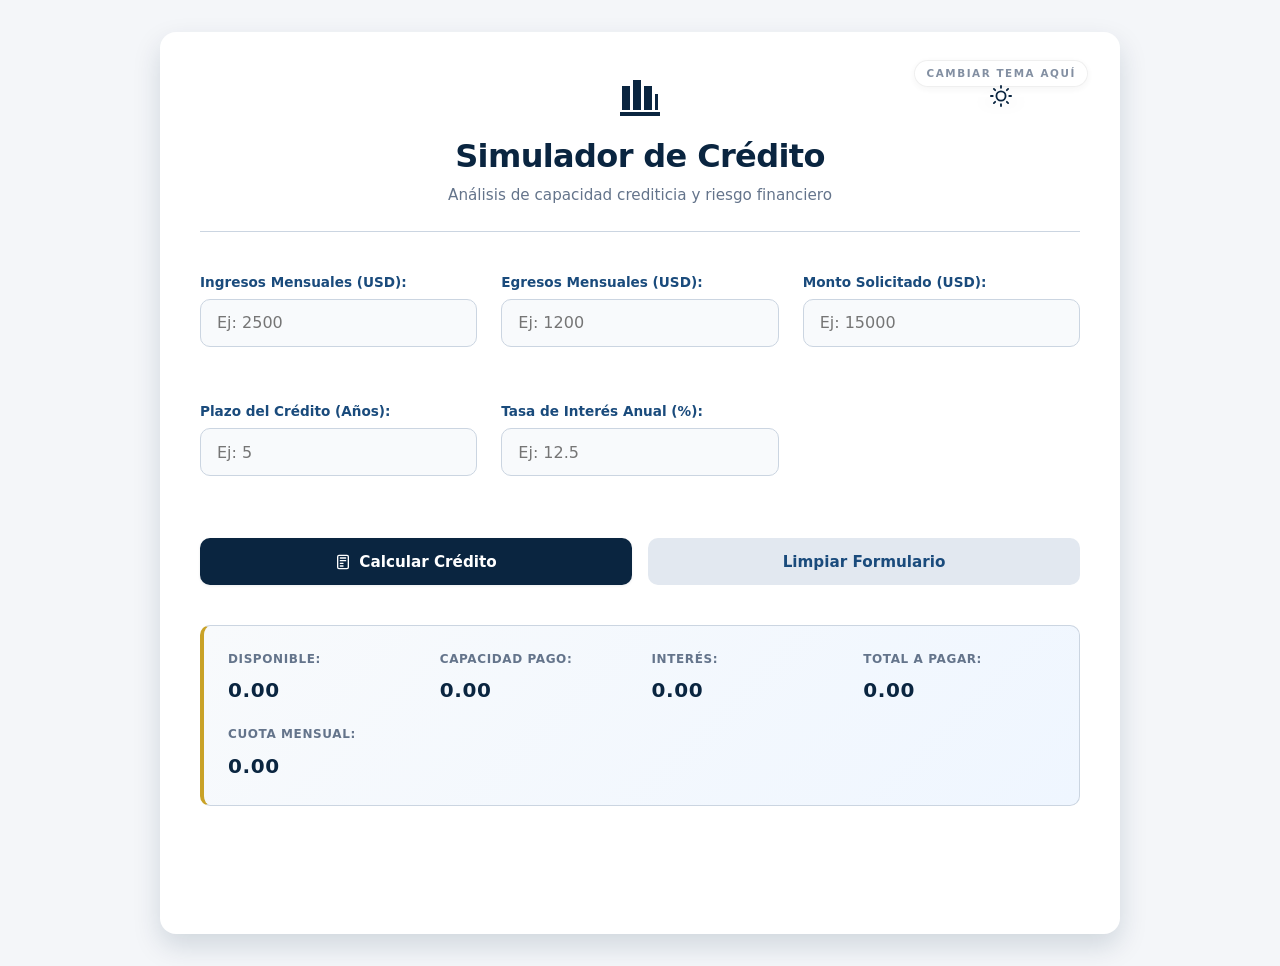
==== index.html @ 9ea34d4c "chore: rename html file to index.html" ====
<!DOCTYPE html>
<html lang="es">
<head>
    <meta charset="UTF-8">
    <meta name="viewport" content="width=device-width, initial-scale=1.0">
    <meta name="description" content="Simulador de Crédito Corporativo - Análisis de capacidad crediticia y riesgo financiero">
    <title>Simulador de Crédito | Banca Corporativa</title>
    <link rel="stylesheet" href="simulador.css">
</head>
<body>

    <main class="container">

        <!-- THEME TOGGLE BUTTON -->
        <!-- THEME TOGGLE CONTAINER -->
        <div class="theme-toggle-wrapper">
            <span class="theme-toggle-label" aria-hidden="true">CAMBIAR TEMA AQUÍ</span>
            <button id="btn-theme-toggle" class="theme-toggle-btn" type="button" aria-label="Cambiar tema" title="Alternar modo claro/oscuro">
                <svg class="icon-sun" viewBox="0 0 24 24" fill="none" stroke="currentColor" stroke-width="2" stroke-linecap="round" stroke-linejoin="round">
                    <circle cx="12" cy="12" r="5"></circle>
                    <line x1="12" y1="1" x2="12" y2="3"></line><line x1="12" y1="21" x2="12" y2="23"></line>
                    <line x1="4.22" y1="4.22" x2="5.64" y2="5.64"></line><line x1="18.36" y1="18.36" x2="19.78" y2="19.78"></line>
                    <line x1="1" y1="12" x2="3" y2="12"></line><line x1="21" y1="12" x2="23" y2="12"></line>
                    <line x1="4.22" y1="19.78" x2="5.64" y2="18.36"></line><line x1="18.36" y1="5.64" x2="19.78" y2="4.22"></line>
                </svg>
                <svg class="icon-moon" viewBox="0 0 24 24" fill="none" stroke="currentColor" stroke-width="2" stroke-linecap="round" stroke-linejoin="round">
                    <path d="M21 12.79A9 9 0 1 1 11.21 3 7 7 0 0 0 21 12.79z"></path>
                </svg>
            </button>
        </div>

        <!-- HEADER CON IDENTIDAD CORPORATIVA -->
        <header>
            <div class="brand-header">
                <!-- Logo SVG Inline (Optimizado y accesible) -->
                <svg class="bank-logo" viewBox="0 0 48 48" fill="none" xmlns="http://www.w3.org/2000/svg" aria-label="Logo NovaBank Corp" role="img">
                    <path d="M4 40H44V44H4V40Z" fill="currentColor"/>
                    <path d="M6 38H14V14H6V38Z" fill="currentColor"/>
                    <path d="M17 38H25V8H17V38Z" fill="currentColor"/>
                    <path d="M28 38H36V14H28V38Z" fill="currentColor"/>
                    <path d="M39 38H42V22H39V38Z" fill="currentColor"/>
                </svg>
                <div>
                    <h1>Simulador de Crédito</h1>
                    <p>Análisis de capacidad crediticia y riesgo financiero</p>
                </div>
            </div>
        </header>

        <!-- FORMULARIO DE SIMULACIÓN -->
        <form id="formSimulador" onsubmit="return false;" aria-label="Formulario de simulación crediticia">
            <div class="formulario-grid">
                <!-- Ingresos -->
                <div class="campo">
                    <label for="txtIngresos">Ingresos Mensuales (USD):</label>
                    <input type="number" id="txtIngresos" placeholder="Ej: 2500" min="460" max="50000" step="0.01" autocomplete="off">
                    <span class="hint-text">Rango: $460 - $50,000</span>
                    <span id="errIngresos" class="msg-error" aria-live="polite"></span>
                </div>

                <!-- Egresos -->
                <div class="campo">
                    <label for="txtEgresos">Egresos Mensuales (USD):</label>
                    <input type="number" id="txtEgresos" placeholder="Ej: 1200" min="0" step="0.01" autocomplete="off">
                    <span class="hint-text">No debe superar sus ingresos</span>
                    <span id="errEgresos" class="msg-error" aria-live="polite"></span>
                </div>

                <!-- Monto Solicitado -->
                <div class="campo">
                    <label for="txtMonto">Monto Solicitado (USD):</label>
                    <input type="number" id="txtMonto" placeholder="Ej: 15000" min="500" max="100000" step="0.01" autocomplete="off">
                    <span class="hint-text">Rango: $500 - $100,000</span>
                    <span id="errMonto" class="msg-error" aria-live="polite"></span>
                </div>

                <!-- Plazo -->
                <div class="campo">
                    <label for="txtPlazo">Plazo del Crédito (Años):</label>
                    <input type="number" id="txtPlazo" placeholder="Ej: 5" min="1" max="40" step="1" autocomplete="off">
                    <span class="hint-text">Rango: 1 - 40 años</span>
                    <span id="errPlazo" class="msg-error" aria-live="polite"></span>
                </div>

                <!-- Tasa de Interés -->
                <div class="campo">
                    <label for="txtTasaInteres">Tasa de Interés Anual (%):</label>
                    <input type="number" id="txtTasaInteres" placeholder="Ej: 12.5" min="1" max="100" step="0.01" autocomplete="off">
                    <span class="hint-text">Rango: 1% - 100%</span>
                    <span id="errTasa" class="msg-error" aria-live="polite"></span>
                </div>
            </div>

            <!-- BOTONES DE ACCIÓN -->
            <div class="acciones">
                <button type="button" class="btn-calcular" onclick="calcular()">
                    <svg width="16" height="16" viewBox="0 0 24 24" fill="none" stroke="currentColor" stroke-width="2" stroke-linecap="round" stroke-linejoin="round"><rect x="4" y="2" width="16" height="20" rx="2"/><line x1="8" y1="6" x2="16" y2="6"/><line x1="8" y1="10" x2="16" y2="10"/><line x1="8" y1="14" x2="12" y2="14"/><line x1="8" y1="18" x2="12" y2="18"/></svg>
                    Calcular Crédito
                </button>
                <button type="button" class="btn-limpiar" onclick="limpiar()">Limpiar Formulario</button>
            </div>
        </form>

        <!-- SECCIÓN DE RESULTADOS -->
        <section class="resultados-section" aria-label="Resultados de la simulación">
            <div class="resultado-item">Disponible: <span id="IblDisponibleValor">0.00</span></div>
            <div class="resultado-item">Capacidad Pago: <span id="IblCapacidadValor">0.00</span></div>
            <div class="resultado-item">Interés: <span id="IblinteresValor">0.00</span></div>
            <div class="resultado-item">Total a Pagar: <span id="IblTotalValor">0.00</span></div>
            <div class="resultado-item">Cuota Mensual: <span id="IblCuotaValor">0.00</span></div>
        </section>

        <!-- ESTADO DE APROBACIÓN -->
        <div id="IblEstadoCredito" aria-live="assertive"></div>
    </main>

    <!-- SCRIPTS DE LÓGICA -->
    <script src="funciones.js"></script>
    <script src="simulador.js"></script>
</body>
</html>
---- simulador.css ----
/* =========================================
   NOVABANK CORP - DESIGN SYSTEM
   Paleta Institucional & Variables Base
   ========================================= */
:root {
  /* Colores Corporativos */
  --nb-primary: #0A2540;
  --nb-primary-hover: #06182A;
  --nb-secondary: #1A4B7C;
  --nb-accent: #C9A227; /* Dorado institucional para acentos */
  
  /* Superficies & Fondos */
  --nb-bg: #F4F6F9;
  --nb-surface: #FFFFFF;
  --nb-surface-hover: #F8FAFC;
  --nb-border: #CBD5E1;
  
  /* Tipografía */
  --nb-text: #1E293B;
  --nb-text-muted: #64748B;
  --font-sans: system-ui, -apple-system, "Segoe UI", Roboto, "Helvetica Neue", Arial, sans-serif;

  /* Estados */
  --nb-success: #059669;
  --nb-success-bg: #ECFDF5;
  --nb-error: #DC2626;
  --nb-error-bg: #FEF2F2;

  /* Espaciado & UI */
  --radius-sm: 6px;
  --radius-md: 10px;
  --radius-lg: 16px;
  --shadow-sm: 0 1px 3px rgba(10, 37, 64, 0.08);
  --shadow-md: 0 4px 12px rgba(10, 37, 64, 0.1);
  --shadow-lg: 0 12px 28px rgba(10, 37, 64, 0.15);
  --transition: all 0.2s cubic-bezier(0.4, 0, 0.2, 1);
}

/* =========================================
   RESET & BASE
   ========================================= */
* { box-sizing: border-box; margin: 0; padding: 0; }

body {
  font-family: var(--font-sans);
  background-color: var(--nb-bg);
  color: var(--nb-text);
  line-height: 1.5;
  padding: 2rem 1rem;
  min-height: 100vh;
  display: flex;
  justify-content: center;
  align-items: flex-start;
}

/* =========================================
   LAYOUT & HEADER
   ========================================= */
.container {
  width: 100%;
  max-width: 960px;
  background: var(--nb-surface);
  border-radius: var(--radius-lg);
  box-shadow: var(--shadow-lg);
  padding: 2.5rem;
  position: relative;
}

header {
  text-align: center;
  margin-bottom: 2.5rem;
  padding-bottom: 1.5rem;
  border-bottom: 1px solid var(--nb-border);
}

.brand-header {
  display: flex;
  flex-direction: column;
  align-items: center;
  gap: 0.75rem;
}

.bank-logo {
  width: 48px;
  height: 48px;
  color: var(--nb-primary);
}

header h1 {
  font-size: clamp(1.5rem, 4vw, 2rem);
  font-weight: 700;
  color: var(--nb-primary);
  letter-spacing: -0.02em;
}

header p {
  font-size: 0.95rem;
  color: var(--nb-text-muted);
  margin-top: 0.25rem;
}

/* =========================================
   FORMULARIO & GRID
   ========================================= */
.formulario-grid {
  display: grid;
  grid-template-columns: repeat(auto-fit, minmax(260px, 1fr));
  gap: 1.5rem;
  margin-bottom: 2rem;
}

.campo {
  display: flex;
  flex-direction: column;
  gap: 0.4rem;
}

label {
  font-size: 0.85rem;
  font-weight: 600;
  color: var(--nb-secondary);
}

input[type="number"] {
  width: 100%;
  padding: 0.85rem 1rem;
  font-size: 1rem;
  font-family: var(--font-sans);
  color: var(--nb-text);
  background-color: var(--nb-surface-hover);
  border: 1.5px solid var(--nb-border);
  border-radius: var(--radius-md);
  transition: var(--transition);
  appearance: none;
  -moz-appearance: textfield;
}

/* Ocultar spinners nativos para estética bancaria limpia */
input[type="number"]::-webkit-outer-spin-button,
input[type="number"]::-webkit-inner-spin-button { -webkit-appearance: none; margin: 0; }

input[type="number"]:focus {
  outline: none;
  border-color: var(--nb-secondary);
  background-color: var(--nb-surface);
  box-shadow: 0 0 0 3px rgba(26, 75, 124, 0.15);
}

input.input-error {
  border-color: var(--nb-error);
  background-color: var(--nb-error-bg);
}

input.input-error:focus { box-shadow: 0 0 0 3px rgba(220, 38, 38, 0.15); }

/* Hints & Errores */
.hint-text {
  font-size: 0.75rem;
  color: var(--nb-text-muted);
  opacity: 0;
  transform: translateY(-4px);
  transition: var(--transition);
  height: 0;
  overflow: hidden;
}

input:focus + .hint-text,
.campo:hover .hint-text {
  opacity: 1;
  transform: translateY(0);
  height: auto;
}

.msg-error {
  font-size: 0.75rem;
  color: var(--nb-error);
  font-weight: 500;
  min-height: 1.1rem;
  display: block;
}

/* =========================================
   BOTONES
   ========================================= */
.acciones {
  display: flex;
  gap: 1rem;
  margin-top: 2rem;
}

button {
  flex: 1;
  padding: 0.9rem 1.5rem;
  border: none;
  border-radius: var(--radius-md);
  font-size: 0.95rem;
  font-weight: 600;
  font-family: var(--font-sans);
  cursor: pointer;
  transition: var(--transition);
  display: flex;
  align-items: center;
  justify-content: center;
  gap: 0.5rem;
}

button:active { transform: scale(0.98); }

.btn-calcular {
  background-color: var(--nb-primary);
  color: #FFFFFF;
  box-shadow: var(--shadow-sm);
}
.btn-calcular:hover { background-color: var(--nb-primary-hover); box-shadow: var(--shadow-md); }

.btn-limpiar {
  background-color: #E2E8F0;
  color: var(--nb-secondary);
}
.btn-limpiar:hover { background-color: #CBD5E1; color: var(--nb-primary); }

/* =========================================
   RESULTADOS & ESTADO
   ========================================= */
.resultados-section {
  margin-top: 2.5rem;
  padding: 1.5rem;
  background: linear-gradient(135deg, #F8FAFC 0%, #EFF6FF 100%);
  border: 1px solid var(--nb-border);
  border-left: 4px solid var(--nb-accent);
  border-radius: var(--radius-md);
  display: grid;
  grid-template-columns: repeat(auto-fit, minmax(150px, 1fr));
  gap: 1.25rem;
}

.resultado-item {
  display: flex;
  flex-direction: column;
  gap: 0.25rem;
  font-size: 0.75rem;
  color: var(--nb-text-muted);
  text-transform: uppercase;
  letter-spacing: 0.05em;
  font-weight: 600;
}

.resultado-item span {
  font-size: 1.25rem;
  color: var(--nb-primary);
  font-weight: 700;
  font-variant-numeric: tabular-nums;
  margin-top: 0.2rem;
}

#IblEstadoCredito {
  margin-top: 2rem;
  text-align: center;
  font-size: 1.1rem;
  font-weight: 700;
  padding: 1.25rem;
  border-radius: var(--radius-md);
  min-height: 3.5rem;
  display: flex;
  flex-direction: column;
  align-items: center;
  justify-content: center;
  gap: 0.5rem;
  transition: var(--transition);
}

.mensaje-aprobado { background-color: var(--nb-success-bg); color: var(--nb-success); border: 1.5px solid var(--nb-success); }
.mensaje-rechazado { background-color: var(--nb-error-bg); color: var(--nb-error); border: 1.5px solid var(--nb-error); }

/* =========================================
   RESPONSIVE BREAKPOINTS
   ========================================= */
@media (min-width: 768px) {
  .formulario-grid { grid-template-columns: repeat(2, 1fr); }
  .acciones { flex-direction: row; }
}

@media (min-width: 1024px) {
  .formulario-grid { grid-template-columns: repeat(3, 1fr); }
}

@media (max-width: 768px) {
  .container { padding: 1.5rem; }
  .acciones { flex-direction: column; }
  button { width: 100%; }
}

@media (max-width: 480px) {
  body { padding: 1rem 0.5rem; }
  .container { padding: 1.25rem; border-radius: var(--radius-md); }
  .resultados-section { grid-template-columns: 1fr; gap: 1rem; }
  header h1 { font-size: 1.35rem; }
}

/* =========================================
DARK MODE THEME MAPPING & TOGGLE UI
========================================= */
:root { color-scheme: light; }
[data-theme="dark"] {
  color-scheme: dark;
  --nb-primary: #1A365D; --nb-primary-hover: #2B4C7E;
  --nb-secondary: #60A5FA; --nb-accent: #EAB308;
  --nb-bg: #0B1120; --nb-surface: #111827; --nb-surface-hover: #1F2937;
  --nb-border: #374151; --nb-text: #E2E8F0; --nb-text-muted: #94A3B8;
  --nb-success: #34D399; --nb-success-bg: rgba(52, 211, 153, 0.12);
  --nb-error: #F87171; --nb-error-bg: rgba(248, 113, 113, 0.12);
  --shadow-sm: 0 1px 3px rgba(0, 0, 0, 0.4);
  --shadow-md: 0 4px 12px rgba(0, 0, 0, 0.5);
  --shadow-lg: 0 12px 28px rgba(0, 0, 0, 0.6);
}

/* Transiciones globales suaves */
body, .container, header, input, label, button, .resultado-item span, .msg-error, .hint-text, .resultados-section {
  transition: background-color 0.35s cubic-bezier(0.4, 0, 0.2, 1), 
              color 0.35s cubic-bezier(0.4, 0, 0.2, 1), 
              border-color 0.35s cubic-bezier(0.4, 0, 0.2, 1), 
              box-shadow 0.35s cubic-bezier(0.4, 0, 0.2, 1);
}

/* WRAPPER & LABEL */
.theme-toggle-wrapper {
  position: absolute;
  top: 1.75rem; right: 2rem;
  display: flex; flex-direction: column; align-items: center; gap: 0.5rem;
  z-index: 100;
}
.theme-toggle-label {
  font-size: 0.65rem; font-weight: 600; letter-spacing: 0.15em;
  text-transform: uppercase; color: var(--nb-text-muted);
  background: rgba(255, 255, 255, 0.65); backdrop-filter: blur(10px); -webkit-backdrop-filter: blur(10px);
  padding: 0.35rem 0.7rem; border-radius: 20px;
  border: 1px solid rgba(0, 0, 0, 0.08); box-shadow: 0 2px 8px rgba(0, 0, 0, 0.06);
  transition: all 0.3s cubic-bezier(0.4, 0, 0.2, 1);
  opacity: 0.8; pointer-events: none; text-align: center; line-height: 1.3;
}
.theme-toggle-wrapper:hover .theme-toggle-label,
.theme-toggle-wrapper:focus-within .theme-toggle-label {
  opacity: 1; transform: translateY(-3px);
  background: rgba(255, 255, 255, 0.9); color: var(--nb-secondary);
  box-shadow: 0 4px 14px rgba(0, 0, 0, 0.12);
}
[data-theme="dark"] .theme-toggle-label {
  background: rgba(30, 41, 59, 0.75); border-color: rgba(255, 255, 255, 0.12);
  box-shadow: 0 2px 8px rgba(0, 0, 0, 0.35);
}
[data-theme="dark"] .theme-toggle-wrapper:hover .theme-toggle-label,
[data-theme="dark"] .theme-toggle-wrapper:focus-within .theme-toggle-label {
  opacity: 1; transform: translateY(-3px);
  background: rgba(30, 41, 59, 0.95); color: var(--nb-accent);
  box-shadow: 0 4px 14px rgba(0, 0, 0, 0.5);
}

/* BUTTON */
.theme-toggle-btn {
  position: relative; top: auto; right: auto;
  width: 46px; height: 46px; border-radius: 50%;
  border: 1px solid rgba(255, 255, 255, 0.25);
  background: linear-gradient(145deg, rgba(255,255,255,0.9), rgba(240,245,250,0.7));
  backdrop-filter: blur(10px); -webkit-backdrop-filter: blur(10px);
  box-shadow: 0 6px 16px rgba(10, 37, 64, 0.12), inset 0 1px 2px rgba(255,255,255,0.6);
  cursor: pointer; display: flex; align-items: center; justify-content: center; padding: 0;
  transition: transform 0.3s cubic-bezier(0.34, 1.56, 0.64, 1), box-shadow 0.3s ease, background 0.3s ease;
}
.theme-toggle-btn:hover {
  transform: scale(1.08);
  box-shadow: 0 8px 24px rgba(10, 37, 64, 0.2), inset 0 1px 2px rgba(255,255,255,0.8);
}
.theme-toggle-btn:active { transform: scale(0.96); }
.theme-toggle-btn svg {
  width: 22px; height: 22px; color: var(--nb-primary); position: absolute;
  transition: transform 0.4s cubic-bezier(0.68, -0.55, 0.265, 1.55), opacity 0.25s ease;
}
.theme-toggle-btn .icon-moon { opacity: 0; transform: rotate(-90deg) scale(0.6); }

[data-theme="dark"] .theme-toggle-btn {
  background: linear-gradient(145deg, rgba(30,41,59,0.85), rgba(15,23,42,0.65));
  border-color: rgba(255, 255, 255, 0.1);
  box-shadow: 0 6px 16px rgba(0, 0, 0, 0.5), inset 0 1px 2px rgba(255,255,255,0.08);
}
[data-theme="dark"] .theme-toggle-btn svg { color: var(--nb-accent); }
[data-theme="dark"] .theme-toggle-btn .icon-sun { opacity: 0; transform: rotate(90deg) scale(0.6); }
[data-theme="dark"] .theme-toggle-btn .icon-moon { opacity: 1; transform: rotate(0deg) scale(1); }

/* RESPONSIVE */
@media (max-width: 768px) {
  .theme-toggle-wrapper { top: 1.4rem; right: 1.5rem; gap: 0.4rem; }
  .theme-toggle-label { font-size: 0.6rem; padding: 0.25rem 0.55rem; opacity: 0.9; }
}
@media (max-width: 480px) {
  .theme-toggle-wrapper { top: 0.9rem; right: 1rem; gap: 0.3rem; }
  .theme-toggle-label { font-size: 0.55rem; padding: 0.2rem 0.45rem; opacity: 0.85; }
  .theme-toggle-btn { width: 40px; height: 40px; }
}
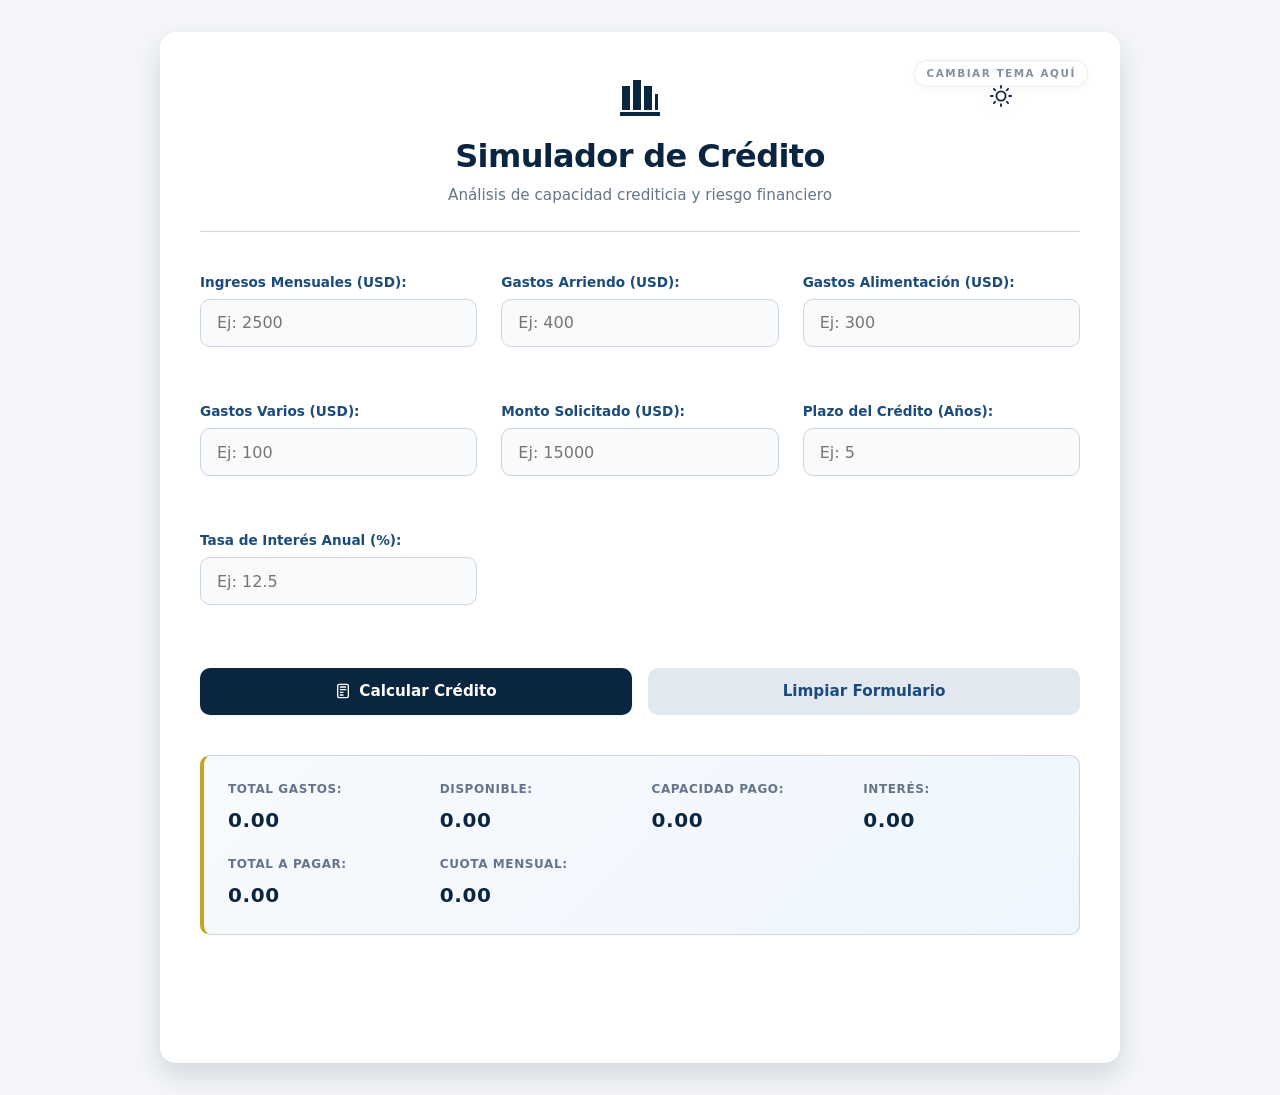
==== commit 764e389a: "feat: replace gastos field with detailed expenses" ====
--- a/index.html
+++ b/index.html
@@ -58,12 +58,22 @@
                     <span id="errIngresos" class="msg-error" aria-live="polite"></span>
                 </div>
 
-                <!-- Egresos -->
                 <div class="campo">
-                    <label for="txtEgresos">Egresos Mensuales (USD):</label>
-                    <input type="number" id="txtEgresos" placeholder="Ej: 1200" min="0" step="0.01" autocomplete="off">
-                    <span class="hint-text">No debe superar sus ingresos</span>
-                    <span id="errEgresos" class="msg-error" aria-live="polite"></span>
+                    <label for="txtArriendo">Gastos Arriendo (USD):</label>
+                    <input type="number" id="txtArriendo" placeholder="Ej: 400" min="0" step="0.01" autocomplete="off">
+                    <span id="errArriendo" class="msg-error" aria-live="polite"></span>
+                </div>
+
+                <div class="campo">
+                    <label for="txtAlimentacion">Gastos Alimentación (USD):</label>
+                    <input type="number" id="txtAlimentacion" placeholder="Ej: 300" min="0" step="0.01" autocomplete="off">
+                    <span id="errAlimentacion" class="msg-error" aria-live="polite"></span>
+                </div>
+
+                <div class="campo">
+                    <label for="txtVarios">Gastos Varios (USD):</label>
+                    <input type="number" id="txtVarios" placeholder="Ej: 100" min="0" step="0.01" autocomplete="off">
+                    <span id="errVarios" class="msg-error" aria-live="polite"></span>
                 </div>
 
                 <!-- Monto Solicitado -->
@@ -103,6 +113,9 @@
 
         <!-- SECCIÓN DE RESULTADOS -->
         <section class="resultados-section" aria-label="Resultados de la simulación">
+
+            <div class="resultado-item">Total Gastos: <span id="IblTotalGastos">0.00</span></div>
+
             <div class="resultado-item">Disponible: <span id="IblDisponibleValor">0.00</span></div>
             <div class="resultado-item">Capacidad Pago: <span id="IblCapacidadValor">0.00</span></div>
             <div class="resultado-item">Interés: <span id="IblinteresValor">0.00</span></div>
